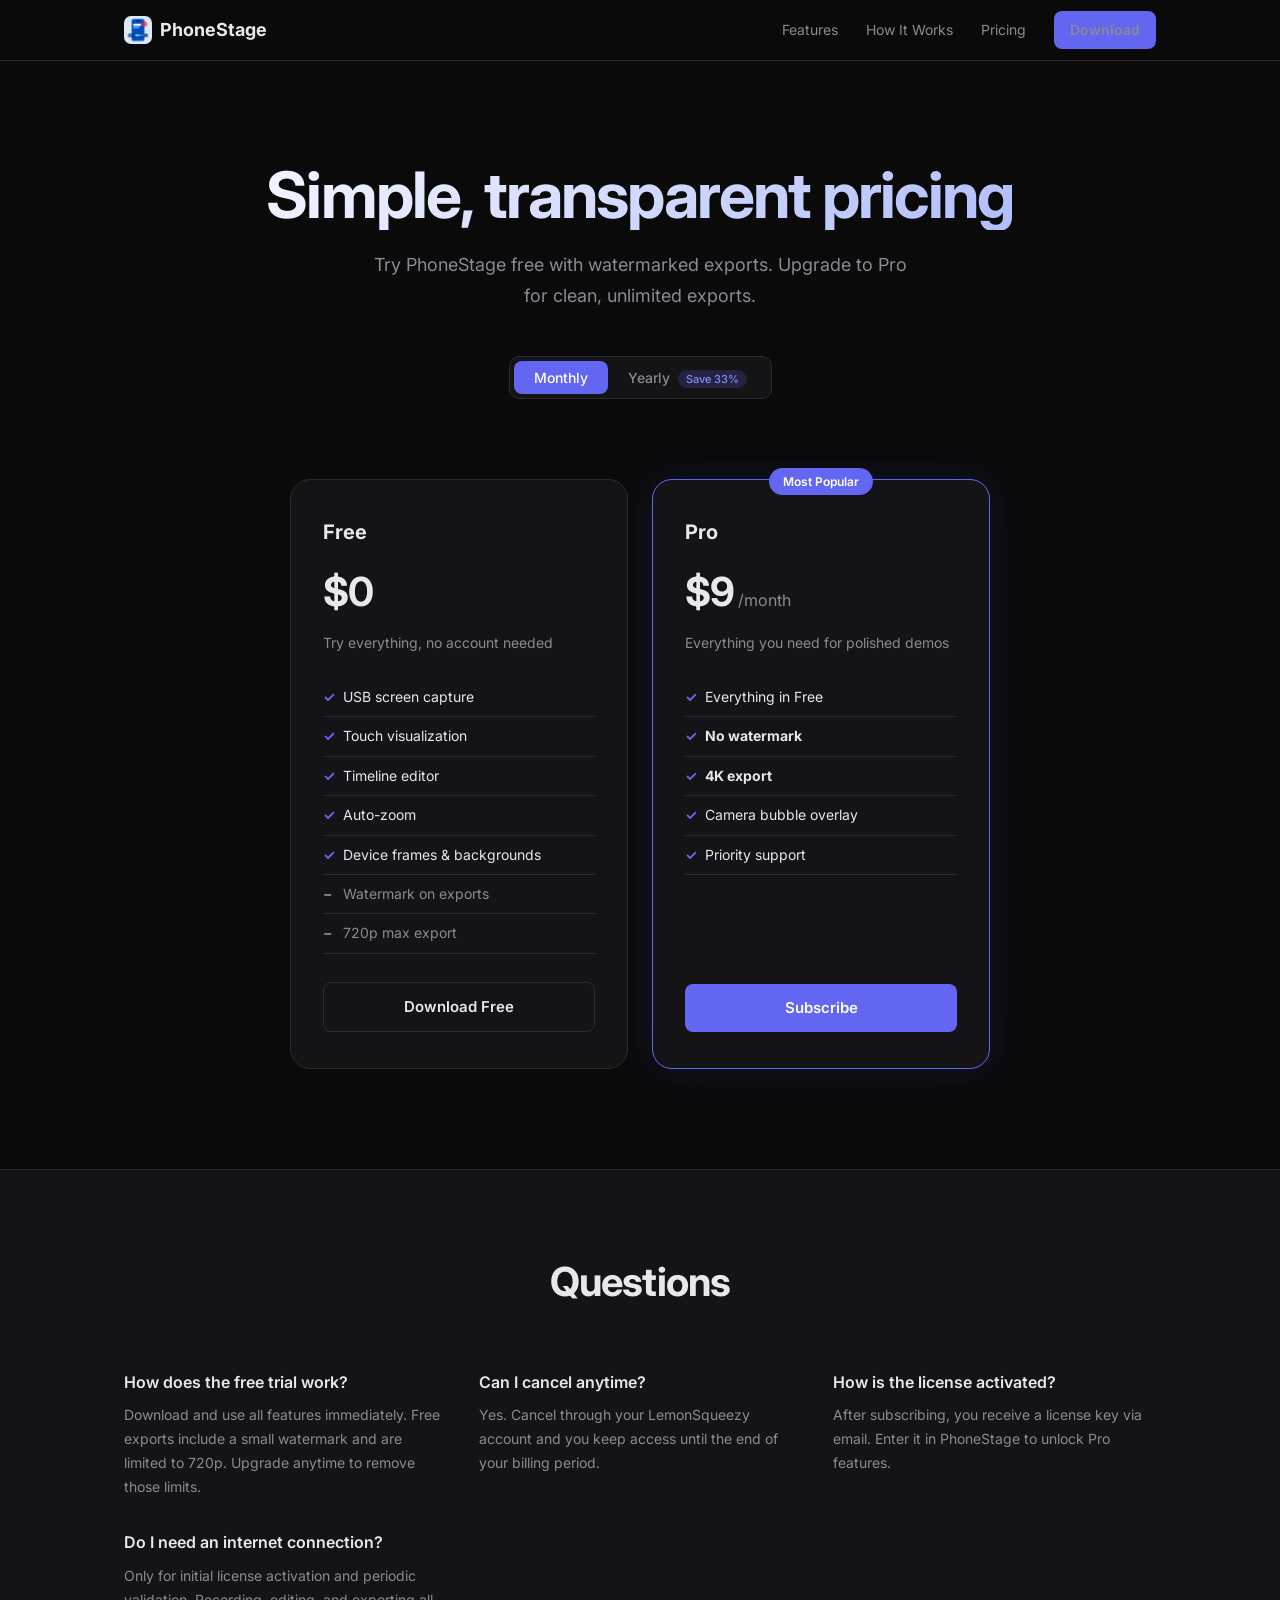
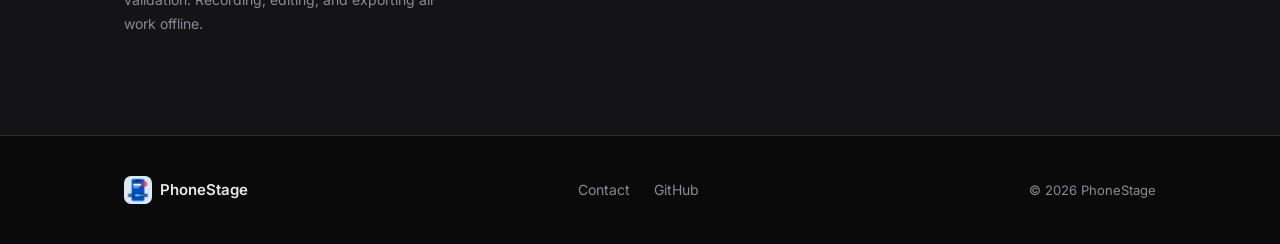
==== pricing.html @ 1a8b2c24 "Integrate LemonSqueezy checkout link on pricing page" ====
<!DOCTYPE html>
<html lang="en">
<head>
    <meta charset="UTF-8">
    <meta name="viewport" content="width=device-width, initial-scale=1.0">
    <title>Pricing — PhoneStage</title>
    <meta name="description" content="PhoneStage pricing plans. Free trial, Pro monthly and yearly subscriptions.">
    <meta property="og:title" content="Pricing — PhoneStage">
    <meta property="og:description" content="Choose the plan that fits your workflow. Free trial included.">
    <meta property="og:type" content="website">
    <meta property="og:url" content="https://phonestage.app/pricing">
    <link rel="preconnect" href="https://fonts.googleapis.com">
    <link rel="preconnect" href="https://fonts.gstatic.com" crossorigin>
    <link href="https://fonts.googleapis.com/css2?family=Inter:wght@400;500;600;700&display=swap" rel="stylesheet">
    <link rel="stylesheet" href="style.css">
    <!-- LemonSqueezy affiliate/checkout JS -->
    <script src="https://assets.lemonsqueezy.com/lemon.js" defer></script>
</head>
<body>

    <!-- Navigation -->
    <nav class="nav">
        <div class="nav-inner">
            <a href="/" class="nav-logo">
                <img src="icon.png" alt="PhoneStage" class="logo-icon"> PhoneStage
            </a>
            <div class="nav-links">
                <a href="/#features">Features</a>
                <a href="/#how-it-works">How It Works</a>
                <a href="pricing.html">Pricing</a>
                <a href="/#download" class="btn btn-sm">Download</a>
            </div>
        </div>
    </nav>

    <!-- Pricing Hero -->
    <section class="hero pricing-hero">
        <div class="container">
            <h1>Simple, transparent pricing</h1>
            <p class="hero-sub">
                Try PhoneStage free with watermarked exports. Upgrade to Pro for clean, unlimited exports.
            </p>

            <!-- Billing Toggle -->
            <div class="billing-toggle">
                <button class="toggle-btn active" data-period="monthly">Monthly</button>
                <button class="toggle-btn" data-period="yearly">Yearly <span class="save-badge">Save 33%</span></button>
            </div>
        </div>
    </section>

    <!-- Pricing Cards -->
    <section class="pricing-cards">
        <div class="container">
            <div class="pricing-grid">

                <!-- Free -->
                <div class="plan-card">
                    <div class="plan-header">
                        <h3>Free</h3>
                        <div class="plan-price">
                            <span class="price">$0</span>
                        </div>
                        <p class="plan-desc">Try everything, no account needed</p>
                    </div>
                    <ul class="plan-features">
                        <li>USB screen capture</li>
                        <li>Touch visualization</li>
                        <li>Timeline editor</li>
                        <li>Auto-zoom</li>
                        <li>Device frames &amp; backgrounds</li>
                        <li class="muted">Watermark on exports</li>
                        <li class="muted">720p max export</li>
                    </ul>
                    <a href="/#download" class="btn btn-outline btn-full">Download Free</a>
                </div>

                <!-- Pro -->
                <div class="plan-card plan-featured">
                    <div class="plan-badge">Most Popular</div>
                    <div class="plan-header">
                        <h3>Pro</h3>
                        <div class="plan-price">
                            <span class="price" data-monthly="$9" data-yearly="$72">$9</span>
                            <span class="price-period" data-monthly="/month" data-yearly="/year">/month</span>
                        </div>
                        <p class="plan-desc">Everything you need for polished demos</p>
                    </div>
                    <ul class="plan-features">
                        <li>Everything in Free</li>
                        <li><strong>No watermark</strong></li>
                        <li><strong>4K export</strong></li>
                        <li>Camera bubble overlay</li>
                        <li>Priority support</li>
                    </ul>
                    <a
                        href="https://phonestage.lemonsqueezy.com/checkout/buy/8502e194-bc43-4f5f-8d4c-ec6788773887"
                        class="btn btn-full lemonsqueezy-button"
                    >
                        Subscribe
                    </a>
                </div>

            </div>
        </div>
    </section>

    <!-- FAQ -->
    <section class="faq">
        <div class="container">
            <h2>Questions</h2>
            <div class="faq-grid">
                <div class="faq-item">
                    <h3>How does the free trial work?</h3>
                    <p>Download and use all features immediately. Free exports include a small watermark and are limited to 720p. Upgrade anytime to remove those limits.</p>
                </div>
                <div class="faq-item">
                    <h3>Can I cancel anytime?</h3>
                    <p>Yes. Cancel through your LemonSqueezy account and you keep access until the end of your billing period.</p>
                </div>
                <div class="faq-item">
                    <h3>How is the license activated?</h3>
                    <p>After subscribing, you receive a license key via email. Enter it in PhoneStage to unlock Pro features.</p>
                </div>
                <div class="faq-item">
                    <h3>Do I need an internet connection?</h3>
                    <p>Only for initial license activation and periodic validation. Recording, editing, and exporting all work offline.</p>
                </div>
            </div>
        </div>
    </section>

    <!-- Footer -->
    <footer class="footer">
        <div class="container footer-inner">
            <div class="footer-brand">
                <img src="icon.png" alt="PhoneStage" class="logo-icon"> PhoneStage
            </div>
            <div class="footer-links">
                <a href="mailto:support@phonestage.app">Contact</a>
                <a href="https://github.com/parm-is-coding/screendemo">GitHub</a>
            </div>
            <div class="footer-copy">&copy; 2026 PhoneStage</div>
        </div>
    </footer>

    <script>
        // Billing toggle
        const toggleBtns = document.querySelectorAll('.toggle-btn');
        const priceEl = document.querySelector('.price[data-monthly]');
        const periodEl = document.querySelector('.price-period');
        const checkoutBtn = document.querySelector('.lemonsqueezy-button');

        toggleBtns.forEach(btn => {
            btn.addEventListener('click', () => {
                toggleBtns.forEach(b => b.classList.remove('active'));
                btn.classList.add('active');
                const period = btn.dataset.period;
                if (priceEl) priceEl.textContent = priceEl.dataset[period];
                if (periodEl) periodEl.textContent = periodEl.dataset[period];
                // TODO: swap checkout URL when separate monthly/yearly variants exist
                // if (checkoutBtn) checkoutBtn.href = checkoutBtn.dataset[period + 'Href'];
            });
        });
    </script>

</body>
</html>
---- style.css ----
/* === Reset & Base === */
*, *::before, *::after { margin: 0; padding: 0; box-sizing: border-box; }

:root {
    --bg: #0a0a0b;
    --surface: #141416;
    --surface-2: #1c1c20;
    --border: #2a2a30;
    --text: #e8e8ec;
    --text-muted: #8a8a96;
    --accent: #6366f1;
    --accent-hover: #818cf8;
    --radius: 12px;
    --radius-lg: 20px;
}

html { scroll-behavior: smooth; }

body {
    font-family: 'Inter', -apple-system, BlinkMacSystemFont, sans-serif;
    background: var(--bg);
    color: var(--text);
    line-height: 1.6;
    -webkit-font-smoothing: antialiased;
}

a { color: inherit; text-decoration: none; }

.container {
    max-width: 1080px;
    margin: 0 auto;
    padding: 0 24px;
}

/* === Navigation === */
.nav {
    position: fixed;
    top: 0; left: 0; right: 0;
    z-index: 100;
    backdrop-filter: blur(20px);
    -webkit-backdrop-filter: blur(20px);
    background: rgba(10, 10, 11, 0.8);
    border-bottom: 1px solid var(--border);
}

.nav-inner {
    max-width: 1080px;
    margin: 0 auto;
    padding: 0 24px;
    height: 60px;
    display: flex;
    align-items: center;
    justify-content: space-between;
}

.nav-logo {
    font-weight: 700;
    font-size: 18px;
    display: flex;
    align-items: center;
    gap: 8px;
}

.logo-icon {
    width: 28px;
    height: 28px;
    border-radius: 7px;
    object-fit: contain;
}

.nav-links {
    display: flex;
    align-items: center;
    gap: 28px;
    font-size: 14px;
}

.nav-links a { color: var(--text-muted); transition: color 0.2s; }
.nav-links a:hover { color: var(--text); }

/* === Buttons === */
.btn {
    display: inline-block;
    background: var(--accent);
    color: #fff;
    font-weight: 600;
    border-radius: 8px;
    transition: background 0.2s, transform 0.1s;
    cursor: pointer;
    border: none;
    font-family: inherit;
}

.btn:hover { background: var(--accent-hover); }
.btn:active { transform: scale(0.98); }
.btn-sm { padding: 8px 16px; font-size: 14px; }
.btn-lg { padding: 14px 32px; font-size: 16px; border-radius: 10px; }

/* === Hero === */
.hero {
    padding: 160px 0 100px;
    text-align: center;
}

.hero-badge {
    display: inline-block;
    background: var(--surface-2);
    border: 1px solid var(--border);
    border-radius: 100px;
    padding: 6px 16px;
    font-size: 13px;
    color: var(--text-muted);
    margin-bottom: 24px;
    letter-spacing: 0.02em;
}

.hero h1 {
    font-size: clamp(36px, 6vw, 64px);
    font-weight: 700;
    line-height: 1.1;
    letter-spacing: -0.03em;
    margin-bottom: 20px;
    background: linear-gradient(135deg, #fff 0%, #a5b4fc 100%);
    -webkit-background-clip: text;
    -webkit-text-fill-color: transparent;
    background-clip: text;
}

.hero-sub {
    font-size: 18px;
    color: var(--text-muted);
    max-width: 560px;
    margin: 0 auto 36px;
    line-height: 1.7;
}

.hero-actions {
    display: flex;
    flex-direction: column;
    align-items: center;
    gap: 12px;
}

.hero-req {
    font-size: 13px;
    color: var(--text-muted);
}

/* === Features === */
.features {
    padding: 100px 0;
}

.features h2, .how-it-works h2, .download h2, .faq h2 {
    text-align: center;
    font-size: clamp(28px, 4vw, 40px);
    font-weight: 700;
    letter-spacing: -0.02em;
    margin-bottom: 56px;
}

.feature-grid {
    display: grid;
    grid-template-columns: repeat(auto-fill, minmax(240px, 1fr));
    gap: 20px;
}

.feature-card {
    background: var(--surface);
    border: 1px solid var(--border);
    border-radius: var(--radius);
    padding: 28px 24px;
    transition: border-color 0.2s, transform 0.2s;
}

.feature-card:hover {
    border-color: var(--accent);
    transform: translateY(-2px);
}

.feature-icon {
    font-size: 28px;
    margin-bottom: 16px;
}

.feature-card h3 {
    font-size: 16px;
    font-weight: 600;
    margin-bottom: 8px;
}

.feature-card p {
    font-size: 14px;
    color: var(--text-muted);
    line-height: 1.6;
}

/* === How It Works === */
.how-it-works {
    padding: 80px 0 100px;
    background: var(--surface);
    border-top: 1px solid var(--border);
    border-bottom: 1px solid var(--border);
}

.steps {
    display: grid;
    grid-template-columns: repeat(auto-fill, minmax(220px, 1fr));
    gap: 32px;
    text-align: center;
}

.step-num {
    width: 48px;
    height: 48px;
    border-radius: 50%;
    background: var(--accent);
    color: #fff;
    font-weight: 700;
    font-size: 20px;
    display: inline-flex;
    align-items: center;
    justify-content: center;
    margin-bottom: 16px;
}

.step h3 {
    font-size: 18px;
    font-weight: 600;
    margin-bottom: 8px;
}

.step p {
    font-size: 14px;
    color: var(--text-muted);
    line-height: 1.6;
}

/* === Download === */
.download {
    padding: 100px 0;
    text-align: center;
}

.download-sub {
    color: var(--text-muted);
    font-size: 16px;
    margin-top: -40px;
    margin-bottom: 40px;
}

.download-card {
    display: inline-flex;
    flex-direction: column;
    align-items: center;
    gap: 20px;
    background: var(--surface);
    border: 1px solid var(--border);
    border-radius: var(--radius-lg);
    padding: 40px 56px;
}

.version-info {
    display: flex;
    align-items: center;
    gap: 12px;
}

.version-label {
    font-size: 14px;
    color: var(--text-muted);
}

.version-num {
    font-weight: 700;
    font-size: 14px;
    background: var(--surface-2);
    border: 1px solid var(--border);
    border-radius: 6px;
    padding: 4px 10px;
}

.download-meta {
    font-size: 13px;
    color: var(--text-muted);
}

/* === Footer === */
.footer {
    padding: 40px 0;
    border-top: 1px solid var(--border);
}

.footer-inner {
    display: flex;
    align-items: center;
    justify-content: space-between;
    flex-wrap: wrap;
    gap: 16px;
}

.footer-brand {
    font-weight: 600;
    font-size: 15px;
    display: flex;
    align-items: center;
    gap: 8px;
}

.footer-links {
    display: flex;
    gap: 24px;
    font-size: 14px;
    color: var(--text-muted);
}

.footer-links a:hover { color: var(--text); }

.footer-copy {
    font-size: 13px;
    color: var(--text-muted);
}

/* === Pricing === */
.pricing-hero { padding-bottom: 40px; }

.billing-toggle {
    display: inline-flex;
    background: var(--surface);
    border: 1px solid var(--border);
    border-radius: 10px;
    padding: 4px;
    margin-top: 8px;
}

.toggle-btn {
    background: none;
    border: none;
    color: var(--text-muted);
    font-family: inherit;
    font-size: 14px;
    font-weight: 500;
    padding: 8px 20px;
    border-radius: 8px;
    cursor: pointer;
    transition: all 0.2s;
}

.toggle-btn.active {
    background: var(--accent);
    color: #fff;
}

.save-badge {
    font-size: 11px;
    background: rgba(99, 102, 241, 0.2);
    color: var(--accent-hover);
    padding: 2px 8px;
    border-radius: 100px;
    margin-left: 4px;
}

.toggle-btn.active .save-badge {
    background: rgba(255, 255, 255, 0.2);
    color: #fff;
}

.pricing-cards { padding: 40px 0 100px; }

.pricing-grid {
    display: grid;
    grid-template-columns: repeat(auto-fit, minmax(300px, 1fr));
    gap: 24px;
    max-width: 700px;
    margin: 0 auto;
}

.plan-card {
    position: relative;
    background: var(--surface);
    border: 1px solid var(--border);
    border-radius: var(--radius-lg);
    padding: 36px 32px;
    display: flex;
    flex-direction: column;
}

.plan-featured {
    border-color: var(--accent);
    box-shadow: 0 0 40px rgba(99, 102, 241, 0.12);
}

.plan-badge {
    position: absolute;
    top: -12px;
    left: 50%;
    transform: translateX(-50%);
    background: var(--accent);
    color: #fff;
    font-size: 12px;
    font-weight: 600;
    padding: 4px 14px;
    border-radius: 100px;
    white-space: nowrap;
}

.plan-header { margin-bottom: 24px; }

.plan-header h3 {
    font-size: 20px;
    font-weight: 700;
    margin-bottom: 12px;
}

.plan-price {
    display: flex;
    align-items: baseline;
    gap: 4px;
    margin-bottom: 8px;
}

.price {
    font-size: 40px;
    font-weight: 700;
    letter-spacing: -0.02em;
}

.price-period {
    font-size: 16px;
    color: var(--text-muted);
}

.plan-desc {
    font-size: 14px;
    color: var(--text-muted);
}

.plan-features {
    list-style: none;
    flex: 1;
    margin-bottom: 28px;
}

.plan-features li {
    font-size: 14px;
    padding: 8px 0;
    border-bottom: 1px solid var(--border);
    padding-left: 20px;
    position: relative;
}

.plan-features li::before {
    content: '\2713';
    position: absolute;
    left: 0;
    color: var(--accent);
    font-weight: 700;
}

.plan-features li.muted {
    color: var(--text-muted);
}

.plan-features li.muted::before {
    content: '\2212';
    color: var(--text-muted);
}

.btn-full {
    display: block;
    text-align: center;
    padding: 12px 24px;
    font-size: 15px;
}

.btn-outline {
    background: transparent;
    border: 1px solid var(--border);
    color: var(--text);
}

.btn-outline:hover {
    background: var(--surface-2);
    border-color: var(--text-muted);
}

/* === FAQ === */
.faq {
    padding: 80px 0 100px;
    background: var(--surface);
    border-top: 1px solid var(--border);
}

.faq-grid {
    display: grid;
    grid-template-columns: repeat(auto-fill, minmax(280px, 1fr));
    gap: 32px;
}

.faq-item h3 {
    font-size: 16px;
    font-weight: 600;
    margin-bottom: 8px;
}

.faq-item p {
    font-size: 14px;
    color: var(--text-muted);
    line-height: 1.7;
}

/* === Responsive === */
@media (max-width: 640px) {
    .hero { padding: 120px 0 60px; }
    .nav-links a:not(.btn) { display: none; }
    .feature-grid { grid-template-columns: 1fr; }
    .steps { grid-template-columns: 1fr 1fr; }
    .download-card { padding: 28px 24px; }
    .footer-inner { flex-direction: column; text-align: center; }
    .pricing-grid { grid-template-columns: 1fr; }
    .faq-grid { grid-template-columns: 1fr; }
}
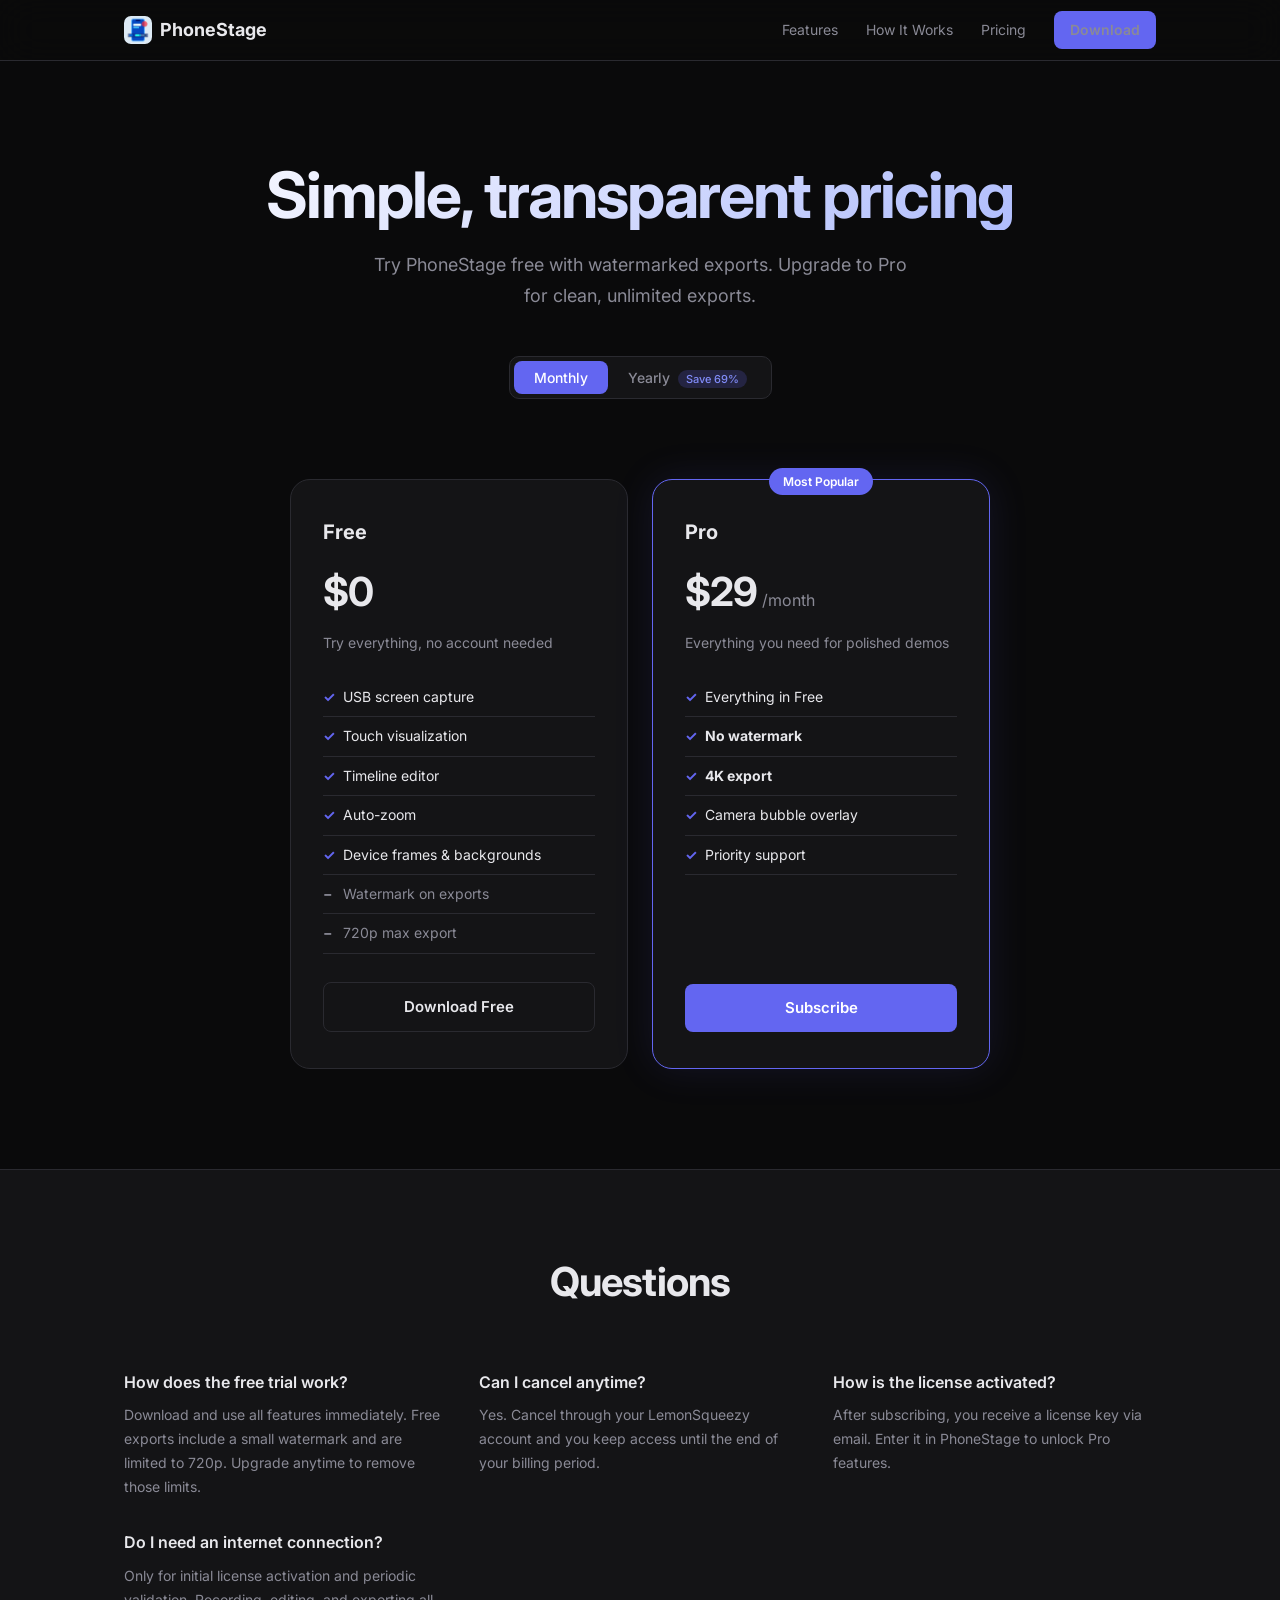
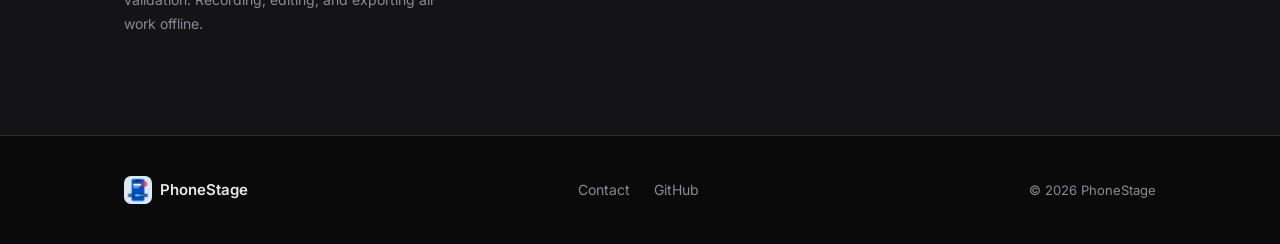
==== commit c7cad16b: "Fix pricing: $29/month, $108/year" ====
--- a/pricing.html
+++ b/pricing.html
@@ -44,7 +44,7 @@
             <!-- Billing Toggle -->
             <div class="billing-toggle">
                 <button class="toggle-btn active" data-period="monthly">Monthly</button>
-                <button class="toggle-btn" data-period="yearly">Yearly <span class="save-badge">Save 33%</span></button>
+                <button class="toggle-btn" data-period="yearly">Yearly <span class="save-badge">Save 69%</span></button>
             </div>
         </div>
     </section>
@@ -81,7 +81,7 @@
                     <div class="plan-header">
                         <h3>Pro</h3>
                         <div class="plan-price">
-                            <span class="price" data-monthly="$9" data-yearly="$72">$9</span>
+                            <span class="price" data-monthly="$29" data-yearly="$108">$29</span>
                             <span class="price-period" data-monthly="/month" data-yearly="/year">/month</span>
                         </div>
                         <p class="plan-desc">Everything you need for polished demos</p>
@@ -94,8 +94,10 @@
                         <li>Priority support</li>
                     </ul>
                     <a
-                        href="https://phonestage.lemonsqueezy.com/checkout/buy/8502e194-bc43-4f5f-8d4c-ec6788773887"
+                        href="https://phonestage.lemonsqueezy.com/checkout/buy/9f37b816-ec6d-4b81-9e4f-2b0312b1bb7e"
                         class="btn btn-full lemonsqueezy-button"
+                        data-monthly-href="https://phonestage.lemonsqueezy.com/checkout/buy/9f37b816-ec6d-4b81-9e4f-2b0312b1bb7e"
+                        data-yearly-href="https://phonestage.lemonsqueezy.com/checkout/buy/8502e194-bc43-4f5f-8d4c-ec6788773887"
                     >
                         Subscribe
                     </a>
@@ -158,8 +160,7 @@
                 const period = btn.dataset.period;
                 if (priceEl) priceEl.textContent = priceEl.dataset[period];
                 if (periodEl) periodEl.textContent = periodEl.dataset[period];
-                // TODO: swap checkout URL when separate monthly/yearly variants exist
-                // if (checkoutBtn) checkoutBtn.href = checkoutBtn.dataset[period + 'Href'];
+                if (checkoutBtn) checkoutBtn.href = checkoutBtn.dataset[period + 'Href'];
             });
         });
     </script>
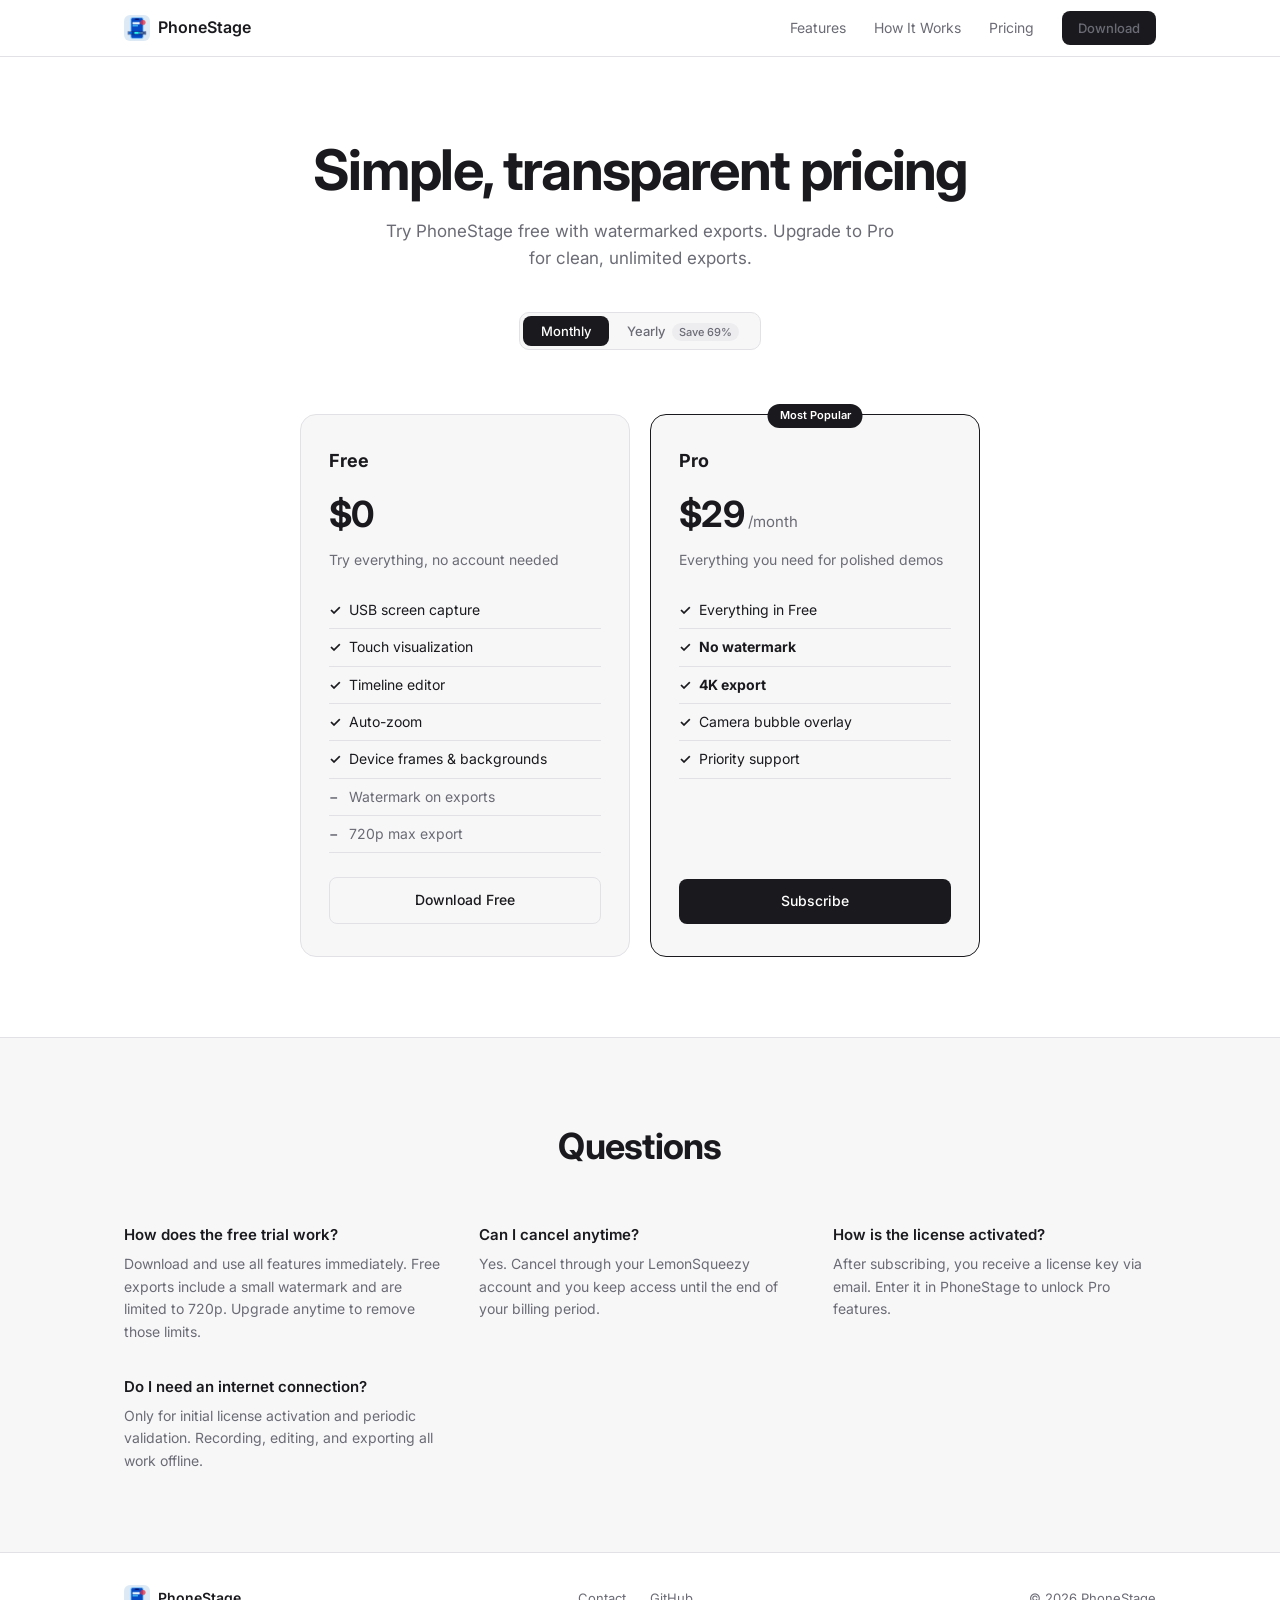
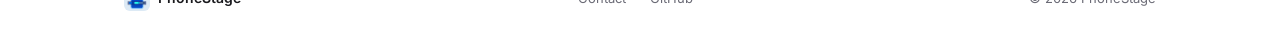
==== commit 3e337181: "Force light color scheme to prevent dark mode override" ====
--- a/pricing.html
+++ b/pricing.html
@@ -3,6 +3,7 @@
 <head>
     <meta charset="UTF-8">
     <meta name="viewport" content="width=device-width, initial-scale=1.0">
+    <meta name="color-scheme" content="light only">
     <title>Pricing — PhoneStage</title>
     <meta name="description" content="PhoneStage pricing plans. Free trial, Pro monthly and yearly subscriptions.">
     <meta property="og:title" content="Pricing — PhoneStage">
--- a/style.css
+++ b/style.css
@@ -1,17 +1,18 @@
 /* === Reset & Base === */
 *, *::before, *::after { margin: 0; padding: 0; box-sizing: border-box; }
+html { color-scheme: light only; }
 
 :root {
-    --bg: #0a0a0b;
-    --surface: #141416;
-    --surface-2: #1c1c20;
-    --border: #2a2a30;
-    --text: #e8e8ec;
-    --text-muted: #8a8a96;
-    --accent: #6366f1;
-    --accent-hover: #818cf8;
-    --radius: 12px;
-    --radius-lg: 20px;
+    --bg: #ffffff;
+    --surface: #f7f7f8;
+    --surface-2: #ededf0;
+    --border: #e2e2e6;
+    --text: #1a1a1e;
+    --text-muted: #6b6b76;
+    --accent: #1a1a1e;
+    --accent-hover: #3a3a42;
+    --radius: 10px;
+    --radius-lg: 16px;
 }
 
 html { scroll-behavior: smooth; }
@@ -39,7 +40,7 @@
     z-index: 100;
     backdrop-filter: blur(20px);
     -webkit-backdrop-filter: blur(20px);
-    background: rgba(10, 10, 11, 0.8);
+    background: rgba(255, 255, 255, 0.85);
     border-bottom: 1px solid var(--border);
 }
 
@@ -47,24 +48,24 @@
     max-width: 1080px;
     margin: 0 auto;
     padding: 0 24px;
-    height: 60px;
+    height: 56px;
     display: flex;
     align-items: center;
     justify-content: space-between;
 }
 
 .nav-logo {
-    font-weight: 700;
-    font-size: 18px;
+    font-weight: 600;
+    font-size: 16px;
     display: flex;
     align-items: center;
     gap: 8px;
 }
 
 .logo-icon {
-    width: 28px;
-    height: 28px;
-    border-radius: 7px;
+    width: 26px;
+    height: 26px;
+    border-radius: 6px;
     object-fit: contain;
 }
 
@@ -83,7 +84,7 @@
     display: inline-block;
     background: var(--accent);
     color: #fff;
-    font-weight: 600;
+    font-weight: 500;
     border-radius: 8px;
     transition: background 0.2s, transform 0.1s;
     cursor: pointer;
@@ -93,52 +94,48 @@
 
 .btn:hover { background: var(--accent-hover); }
 .btn:active { transform: scale(0.98); }
-.btn-sm { padding: 8px 16px; font-size: 14px; }
-.btn-lg { padding: 14px 32px; font-size: 16px; border-radius: 10px; }
+.btn-sm { padding: 7px 16px; font-size: 13px; }
+.btn-lg { padding: 12px 28px; font-size: 15px; }
 
 /* === Hero === */
 .hero {
-    padding: 160px 0 100px;
+    padding: 140px 0 80px;
     text-align: center;
 }
 
 .hero-badge {
     display: inline-block;
-    background: var(--surface-2);
+    background: var(--surface);
     border: 1px solid var(--border);
     border-radius: 100px;
-    padding: 6px 16px;
+    padding: 5px 14px;
     font-size: 13px;
     color: var(--text-muted);
     margin-bottom: 24px;
-    letter-spacing: 0.02em;
 }
 
 .hero h1 {
-    font-size: clamp(36px, 6vw, 64px);
+    font-size: clamp(34px, 5.5vw, 56px);
     font-weight: 700;
     line-height: 1.1;
     letter-spacing: -0.03em;
-    margin-bottom: 20px;
-    background: linear-gradient(135deg, #fff 0%, #a5b4fc 100%);
-    -webkit-background-clip: text;
-    -webkit-text-fill-color: transparent;
-    background-clip: text;
+    margin-bottom: 16px;
+    color: var(--text);
 }
 
 .hero-sub {
-    font-size: 18px;
-    color: var(--text-muted);
-    max-width: 560px;
-    margin: 0 auto 36px;
-    line-height: 1.7;
+    font-size: 17px;
+    color: var(--text-muted);
+    max-width: 520px;
+    margin: 0 auto 32px;
+    line-height: 1.6;
 }
 
 .hero-actions {
     display: flex;
     flex-direction: column;
     align-items: center;
-    gap: 12px;
+    gap: 10px;
 }
 
 .hero-req {
@@ -148,56 +145,55 @@
 
 /* === Features === */
 .features {
-    padding: 100px 0;
+    padding: 80px 0;
 }
 
 .features h2, .how-it-works h2, .download h2, .faq h2 {
     text-align: center;
-    font-size: clamp(28px, 4vw, 40px);
+    font-size: clamp(26px, 3.5vw, 36px);
     font-weight: 700;
     letter-spacing: -0.02em;
-    margin-bottom: 56px;
+    margin-bottom: 48px;
 }
 
 .feature-grid {
     display: grid;
     grid-template-columns: repeat(auto-fill, minmax(240px, 1fr));
-    gap: 20px;
+    gap: 16px;
 }
 
 .feature-card {
     background: var(--surface);
     border: 1px solid var(--border);
     border-radius: var(--radius);
-    padding: 28px 24px;
-    transition: border-color 0.2s, transform 0.2s;
+    padding: 24px 22px;
+    transition: border-color 0.2s;
 }
 
 .feature-card:hover {
-    border-color: var(--accent);
-    transform: translateY(-2px);
+    border-color: var(--text-muted);
 }
 
 .feature-icon {
-    font-size: 28px;
-    margin-bottom: 16px;
+    font-size: 24px;
+    margin-bottom: 14px;
 }
 
 .feature-card h3 {
-    font-size: 16px;
-    font-weight: 600;
-    margin-bottom: 8px;
+    font-size: 15px;
+    font-weight: 600;
+    margin-bottom: 6px;
 }
 
 .feature-card p {
     font-size: 14px;
     color: var(--text-muted);
-    line-height: 1.6;
+    line-height: 1.5;
 }
 
 /* === How It Works === */
 .how-it-works {
-    padding: 80px 0 100px;
+    padding: 80px 0;
     background: var(--surface);
     border-top: 1px solid var(--border);
     border-bottom: 1px solid var(--border);
@@ -211,59 +207,59 @@
 }
 
 .step-num {
-    width: 48px;
-    height: 48px;
+    width: 40px;
+    height: 40px;
     border-radius: 50%;
     background: var(--accent);
     color: #fff;
-    font-weight: 700;
-    font-size: 20px;
+    font-weight: 600;
+    font-size: 16px;
     display: inline-flex;
     align-items: center;
     justify-content: center;
-    margin-bottom: 16px;
+    margin-bottom: 14px;
 }
 
 .step h3 {
-    font-size: 18px;
-    font-weight: 600;
-    margin-bottom: 8px;
+    font-size: 16px;
+    font-weight: 600;
+    margin-bottom: 6px;
 }
 
 .step p {
     font-size: 14px;
     color: var(--text-muted);
-    line-height: 1.6;
+    line-height: 1.5;
 }
 
 /* === Download === */
 .download {
-    padding: 100px 0;
+    padding: 80px 0;
     text-align: center;
 }
 
 .download-sub {
     color: var(--text-muted);
-    font-size: 16px;
-    margin-top: -40px;
-    margin-bottom: 40px;
+    font-size: 15px;
+    margin-top: -32px;
+    margin-bottom: 32px;
 }
 
 .download-card {
     display: inline-flex;
     flex-direction: column;
     align-items: center;
-    gap: 20px;
+    gap: 16px;
     background: var(--surface);
     border: 1px solid var(--border);
     border-radius: var(--radius-lg);
-    padding: 40px 56px;
+    padding: 32px 48px;
 }
 
 .version-info {
     display: flex;
     align-items: center;
-    gap: 12px;
+    gap: 10px;
 }
 
 .version-label {
@@ -272,12 +268,12 @@
 }
 
 .version-num {
-    font-weight: 700;
-    font-size: 14px;
+    font-weight: 600;
+    font-size: 13px;
     background: var(--surface-2);
     border: 1px solid var(--border);
-    border-radius: 6px;
-    padding: 4px 10px;
+    border-radius: 5px;
+    padding: 3px 8px;
 }
 
 .download-meta {
@@ -287,7 +283,7 @@
 
 /* === Footer === */
 .footer {
-    padding: 40px 0;
+    padding: 32px 0;
     border-top: 1px solid var(--border);
 }
 
@@ -301,7 +297,7 @@
 
 .footer-brand {
     font-weight: 600;
-    font-size: 15px;
+    font-size: 14px;
     display: flex;
     align-items: center;
     gap: 8px;
@@ -310,7 +306,7 @@
 .footer-links {
     display: flex;
     gap: 24px;
-    font-size: 14px;
+    font-size: 13px;
     color: var(--text-muted);
 }
 
@@ -322,14 +318,14 @@
 }
 
 /* === Pricing === */
-.pricing-hero { padding-bottom: 40px; }
+.pricing-hero { padding-bottom: 32px; }
 
 .billing-toggle {
     display: inline-flex;
     background: var(--surface);
     border: 1px solid var(--border);
     border-radius: 10px;
-    padding: 4px;
+    padding: 3px;
     margin-top: 8px;
 }
 
@@ -338,9 +334,9 @@
     border: none;
     color: var(--text-muted);
     font-family: inherit;
-    font-size: 14px;
+    font-size: 13px;
     font-weight: 500;
-    padding: 8px 20px;
+    padding: 7px 18px;
     border-radius: 8px;
     cursor: pointer;
     transition: all 0.2s;
@@ -353,9 +349,9 @@
 
 .save-badge {
     font-size: 11px;
-    background: rgba(99, 102, 241, 0.2);
-    color: var(--accent-hover);
-    padding: 2px 8px;
+    background: var(--surface-2);
+    color: var(--text-muted);
+    padding: 2px 7px;
     border-radius: 100px;
     margin-left: 4px;
 }
@@ -365,13 +361,13 @@
     color: #fff;
 }
 
-.pricing-cards { padding: 40px 0 100px; }
+.pricing-cards { padding: 32px 0 80px; }
 
 .pricing-grid {
     display: grid;
     grid-template-columns: repeat(auto-fit, minmax(300px, 1fr));
-    gap: 24px;
-    max-width: 700px;
+    gap: 20px;
+    max-width: 680px;
     margin: 0 auto;
 }
 
@@ -380,53 +376,52 @@
     background: var(--surface);
     border: 1px solid var(--border);
     border-radius: var(--radius-lg);
-    padding: 36px 32px;
+    padding: 32px 28px;
     display: flex;
     flex-direction: column;
 }
 
 .plan-featured {
     border-color: var(--accent);
-    box-shadow: 0 0 40px rgba(99, 102, 241, 0.12);
 }
 
 .plan-badge {
     position: absolute;
-    top: -12px;
+    top: -11px;
     left: 50%;
     transform: translateX(-50%);
     background: var(--accent);
     color: #fff;
-    font-size: 12px;
-    font-weight: 600;
-    padding: 4px 14px;
+    font-size: 11px;
+    font-weight: 600;
+    padding: 3px 12px;
     border-radius: 100px;
     white-space: nowrap;
 }
 
-.plan-header { margin-bottom: 24px; }
+.plan-header { margin-bottom: 20px; }
 
 .plan-header h3 {
-    font-size: 20px;
+    font-size: 18px;
     font-weight: 700;
-    margin-bottom: 12px;
+    margin-bottom: 10px;
 }
 
 .plan-price {
     display: flex;
     align-items: baseline;
     gap: 4px;
-    margin-bottom: 8px;
+    margin-bottom: 6px;
 }
 
 .price {
-    font-size: 40px;
+    font-size: 36px;
     font-weight: 700;
     letter-spacing: -0.02em;
 }
 
 .price-period {
-    font-size: 16px;
+    font-size: 15px;
     color: var(--text-muted);
 }
 
@@ -438,12 +433,12 @@
 .plan-features {
     list-style: none;
     flex: 1;
-    margin-bottom: 28px;
+    margin-bottom: 24px;
 }
 
 .plan-features li {
     font-size: 14px;
-    padding: 8px 0;
+    padding: 7px 0;
     border-bottom: 1px solid var(--border);
     padding-left: 20px;
     position: relative;
@@ -453,8 +448,8 @@
     content: '\2713';
     position: absolute;
     left: 0;
-    color: var(--accent);
-    font-weight: 700;
+    color: var(--text);
+    font-weight: 600;
 }
 
 .plan-features li.muted {
@@ -469,8 +464,8 @@
 .btn-full {
     display: block;
     text-align: center;
-    padding: 12px 24px;
-    font-size: 15px;
+    padding: 11px 24px;
+    font-size: 14px;
 }
 
 .btn-outline {
@@ -486,7 +481,7 @@
 
 /* === FAQ === */
 .faq {
-    padding: 80px 0 100px;
+    padding: 80px 0;
     background: var(--surface);
     border-top: 1px solid var(--border);
 }
@@ -498,24 +493,24 @@
 }
 
 .faq-item h3 {
-    font-size: 16px;
-    font-weight: 600;
-    margin-bottom: 8px;
+    font-size: 15px;
+    font-weight: 600;
+    margin-bottom: 6px;
 }
 
 .faq-item p {
     font-size: 14px;
     color: var(--text-muted);
-    line-height: 1.7;
+    line-height: 1.6;
 }
 
 /* === Responsive === */
 @media (max-width: 640px) {
-    .hero { padding: 120px 0 60px; }
+    .hero { padding: 110px 0 50px; }
     .nav-links a:not(.btn) { display: none; }
     .feature-grid { grid-template-columns: 1fr; }
     .steps { grid-template-columns: 1fr 1fr; }
-    .download-card { padding: 28px 24px; }
+    .download-card { padding: 24px 20px; }
     .footer-inner { flex-direction: column; text-align: center; }
     .pricing-grid { grid-template-columns: 1fr; }
     .faq-grid { grid-template-columns: 1fr; }
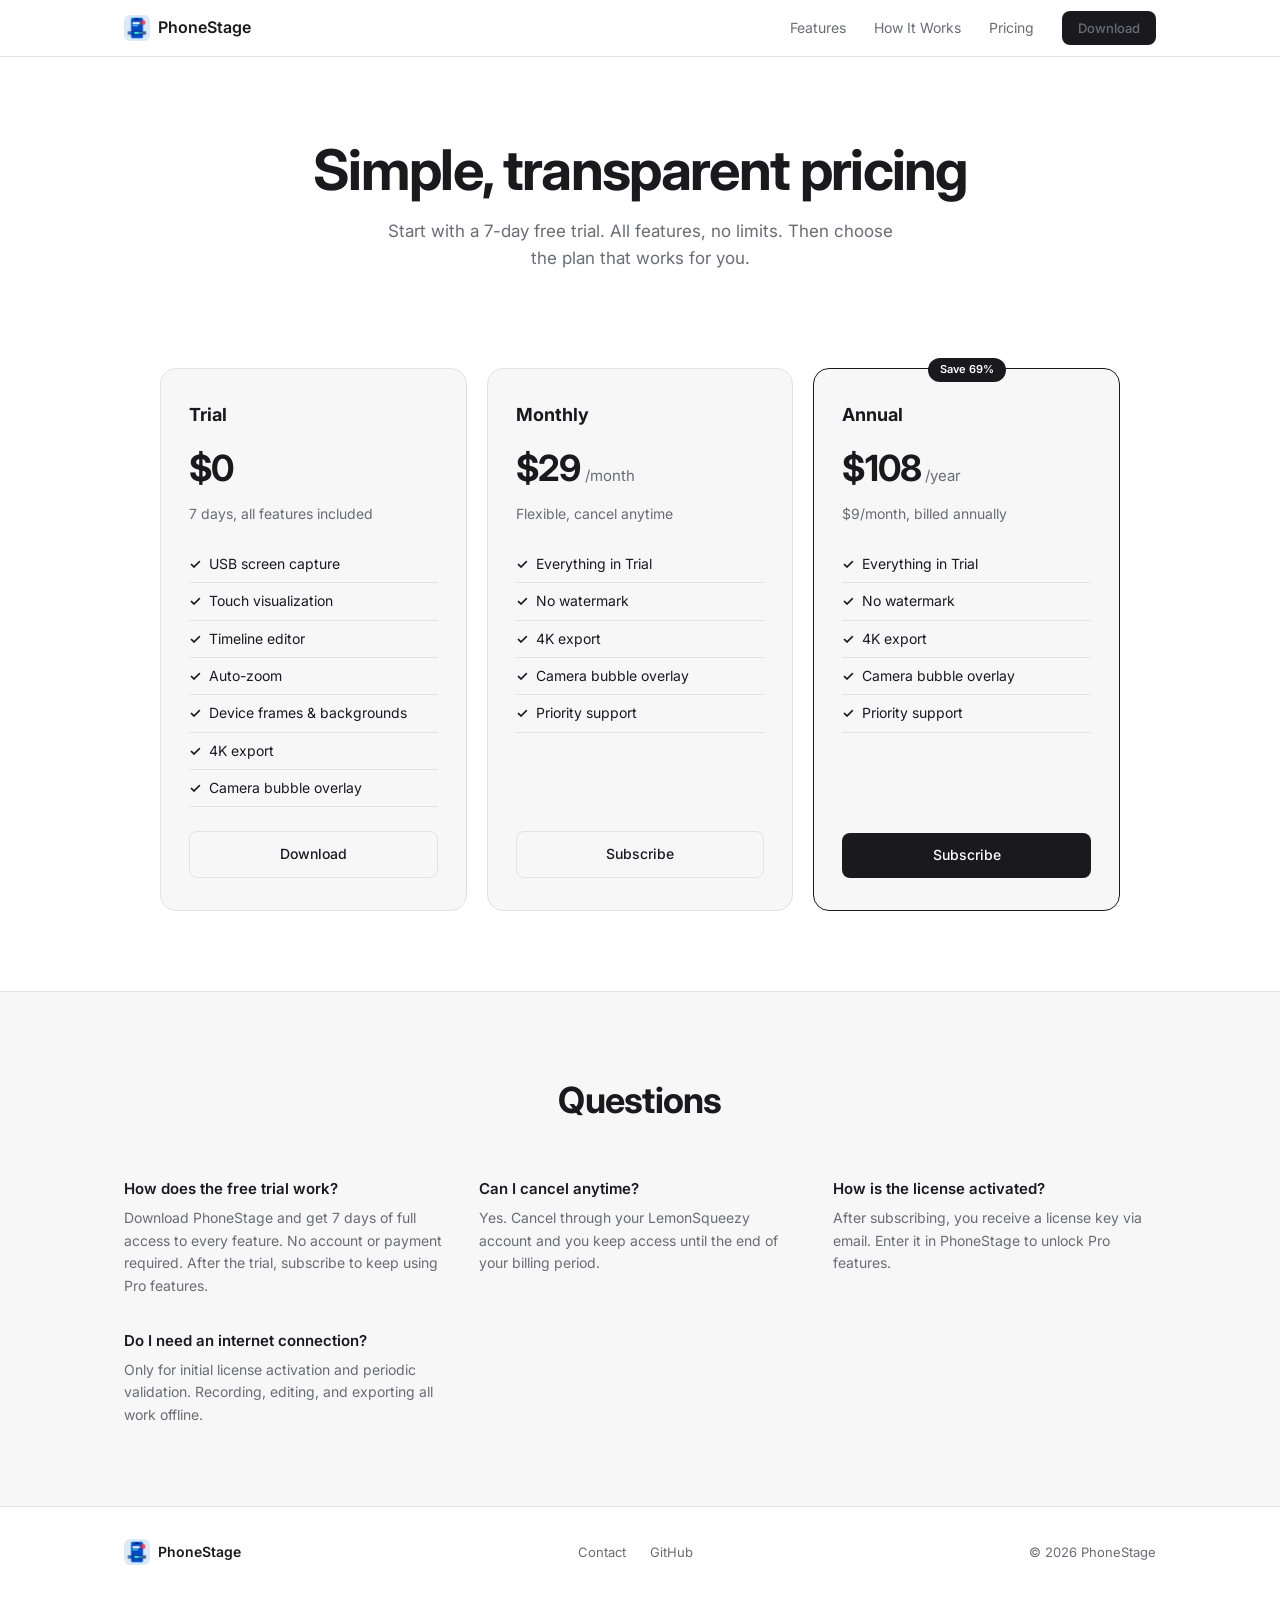
==== commit 26411665: "Pricing: 3 columns (Trial, Monthly, Annual), 7-day free trial" ====
--- a/pricing.html
+++ b/pricing.html
@@ -39,30 +39,24 @@
         <div class="container">
             <h1>Simple, transparent pricing</h1>
             <p class="hero-sub">
-                Try PhoneStage free with watermarked exports. Upgrade to Pro for clean, unlimited exports.
+                Start with a 7-day free trial. All features, no limits. Then choose the plan that works for you.
             </p>
-
-            <!-- Billing Toggle -->
-            <div class="billing-toggle">
-                <button class="toggle-btn active" data-period="monthly">Monthly</button>
-                <button class="toggle-btn" data-period="yearly">Yearly <span class="save-badge">Save 69%</span></button>
-            </div>
         </div>
     </section>
 
     <!-- Pricing Cards -->
     <section class="pricing-cards">
         <div class="container">
-            <div class="pricing-grid">
+            <div class="pricing-grid pricing-grid-3">
 
-                <!-- Free -->
+                <!-- Trial -->
                 <div class="plan-card">
                     <div class="plan-header">
-                        <h3>Free</h3>
+                        <h3>Trial</h3>
                         <div class="plan-price">
                             <span class="price">$0</span>
                         </div>
-                        <p class="plan-desc">Try everything, no account needed</p>
+                        <p class="plan-desc">7 days, all features included</p>
                     </div>
                     <ul class="plan-features">
                         <li>USB screen capture</li>
@@ -70,35 +64,58 @@
                         <li>Timeline editor</li>
                         <li>Auto-zoom</li>
                         <li>Device frames &amp; backgrounds</li>
-                        <li class="muted">Watermark on exports</li>
-                        <li class="muted">720p max export</li>
+                        <li>4K export</li>
+                        <li>Camera bubble overlay</li>
                     </ul>
-                    <a href="/#download" class="btn btn-outline btn-full">Download Free</a>
+                    <a href="/#download" class="btn btn-outline btn-full">Download</a>
                 </div>
 
-                <!-- Pro -->
-                <div class="plan-card plan-featured">
-                    <div class="plan-badge">Most Popular</div>
+                <!-- Monthly -->
+                <div class="plan-card">
                     <div class="plan-header">
-                        <h3>Pro</h3>
+                        <h3>Monthly</h3>
                         <div class="plan-price">
-                            <span class="price" data-monthly="$29" data-yearly="$108">$29</span>
-                            <span class="price-period" data-monthly="/month" data-yearly="/year">/month</span>
+                            <span class="price">$29</span>
+                            <span class="price-period">/month</span>
                         </div>
-                        <p class="plan-desc">Everything you need for polished demos</p>
+                        <p class="plan-desc">Flexible, cancel anytime</p>
                     </div>
                     <ul class="plan-features">
-                        <li>Everything in Free</li>
-                        <li><strong>No watermark</strong></li>
-                        <li><strong>4K export</strong></li>
+                        <li>Everything in Trial</li>
+                        <li>No watermark</li>
+                        <li>4K export</li>
                         <li>Camera bubble overlay</li>
                         <li>Priority support</li>
                     </ul>
                     <a
                         href="https://phonestage.lemonsqueezy.com/checkout/buy/9f37b816-ec6d-4b81-9e4f-2b0312b1bb7e"
+                        class="btn btn-outline btn-full lemonsqueezy-button"
+                    >
+                        Subscribe
+                    </a>
+                </div>
+
+                <!-- Annual -->
+                <div class="plan-card plan-featured">
+                    <div class="plan-badge">Save 69%</div>
+                    <div class="plan-header">
+                        <h3>Annual</h3>
+                        <div class="plan-price">
+                            <span class="price">$108</span>
+                            <span class="price-period">/year</span>
+                        </div>
+                        <p class="plan-desc">$9/month, billed annually</p>
+                    </div>
+                    <ul class="plan-features">
+                        <li>Everything in Trial</li>
+                        <li>No watermark</li>
+                        <li>4K export</li>
+                        <li>Camera bubble overlay</li>
+                        <li>Priority support</li>
+                    </ul>
+                    <a
+                        href="https://phonestage.lemonsqueezy.com/checkout/buy/8502e194-bc43-4f5f-8d4c-ec6788773887"
                         class="btn btn-full lemonsqueezy-button"
-                        data-monthly-href="https://phonestage.lemonsqueezy.com/checkout/buy/9f37b816-ec6d-4b81-9e4f-2b0312b1bb7e"
-                        data-yearly-href="https://phonestage.lemonsqueezy.com/checkout/buy/8502e194-bc43-4f5f-8d4c-ec6788773887"
                     >
                         Subscribe
                     </a>
@@ -115,7 +132,7 @@
             <div class="faq-grid">
                 <div class="faq-item">
                     <h3>How does the free trial work?</h3>
-                    <p>Download and use all features immediately. Free exports include a small watermark and are limited to 720p. Upgrade anytime to remove those limits.</p>
+                    <p>Download PhoneStage and get 7 days of full access to every feature. No account or payment required. After the trial, subscribe to keep using Pro features.</p>
                 </div>
                 <div class="faq-item">
                     <h3>Can I cancel anytime?</h3>
@@ -147,24 +164,6 @@
         </div>
     </footer>
 
-    <script>
-        // Billing toggle
-        const toggleBtns = document.querySelectorAll('.toggle-btn');
-        const priceEl = document.querySelector('.price[data-monthly]');
-        const periodEl = document.querySelector('.price-period');
-        const checkoutBtn = document.querySelector('.lemonsqueezy-button');
-
-        toggleBtns.forEach(btn => {
-            btn.addEventListener('click', () => {
-                toggleBtns.forEach(b => b.classList.remove('active'));
-                btn.classList.add('active');
-                const period = btn.dataset.period;
-                if (priceEl) priceEl.textContent = priceEl.dataset[period];
-                if (periodEl) periodEl.textContent = periodEl.dataset[period];
-                if (checkoutBtn) checkoutBtn.href = checkoutBtn.dataset[period + 'Href'];
-            });
-        });
-    </script>
 
 </body>
 </html>
--- a/style.css
+++ b/style.css
@@ -174,11 +174,6 @@
     border-color: var(--text-muted);
 }
 
-.feature-icon {
-    font-size: 24px;
-    margin-bottom: 14px;
-}
-
 .feature-card h3 {
     font-size: 15px;
     font-weight: 600;
@@ -369,6 +364,11 @@
     gap: 20px;
     max-width: 680px;
     margin: 0 auto;
+}
+
+.pricing-grid-3 {
+    grid-template-columns: repeat(3, 1fr);
+    max-width: 960px;
 }
 
 .plan-card {
@@ -512,6 +512,6 @@
     .steps { grid-template-columns: 1fr 1fr; }
     .download-card { padding: 24px 20px; }
     .footer-inner { flex-direction: column; text-align: center; }
-    .pricing-grid { grid-template-columns: 1fr; }
+    .pricing-grid, .pricing-grid-3 { grid-template-columns: 1fr; }
     .faq-grid { grid-template-columns: 1fr; }
 }
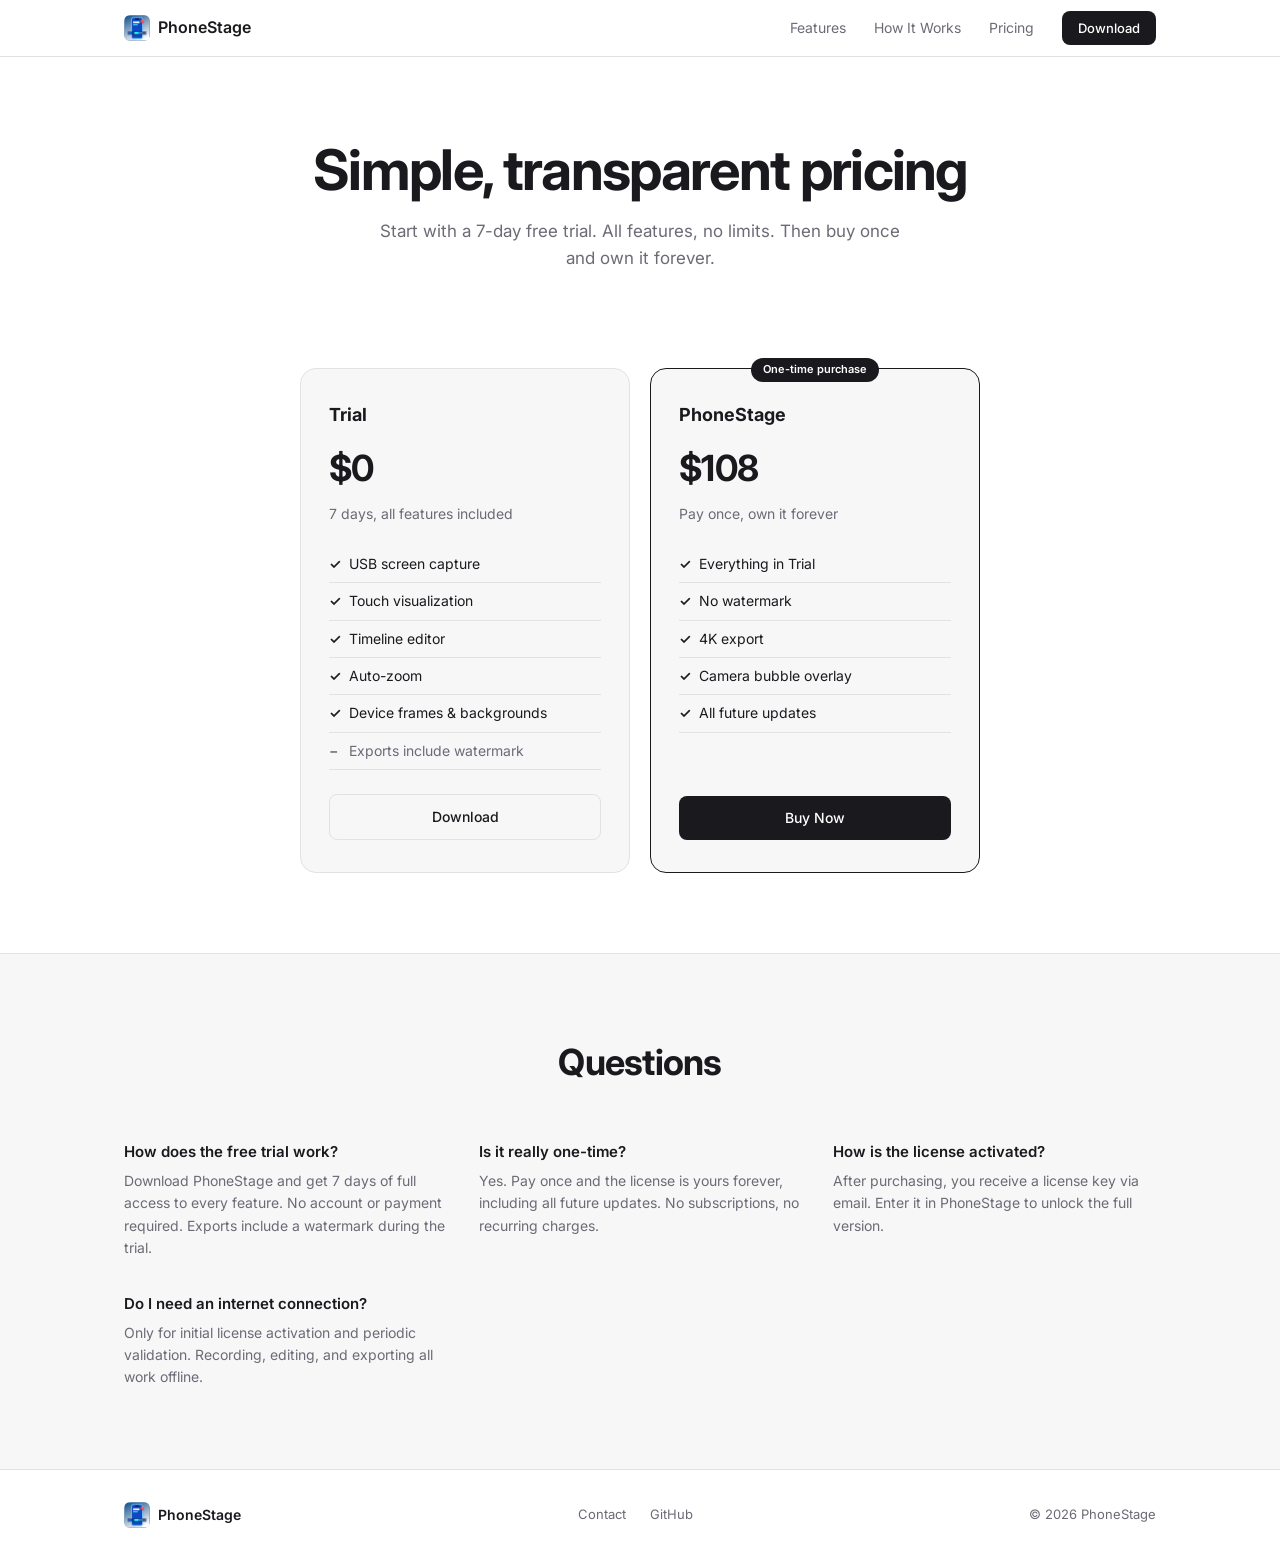
==== commit c61c7db0: "Update website: video demo player, one-time pricing, new icon - Replace Lottie animations with video" ====
--- a/pricing.html
+++ b/pricing.html
@@ -5,9 +5,9 @@
     <meta name="viewport" content="width=device-width, initial-scale=1.0">
     <meta name="color-scheme" content="light only">
     <title>Pricing — PhoneStage</title>
-    <meta name="description" content="PhoneStage pricing plans. Free trial, Pro monthly and yearly subscriptions.">
+    <meta name="description" content="PhoneStage pricing. Free 7-day trial, then $108 one-time purchase.">
     <meta property="og:title" content="Pricing — PhoneStage">
-    <meta property="og:description" content="Choose the plan that fits your workflow. Free trial included.">
+    <meta property="og:description" content="Pay once, own it forever. Free 7-day trial included.">
     <meta property="og:type" content="website">
     <meta property="og:url" content="https://phonestage.app/pricing">
     <link rel="preconnect" href="https://fonts.googleapis.com">
@@ -39,7 +39,7 @@
         <div class="container">
             <h1>Simple, transparent pricing</h1>
             <p class="hero-sub">
-                Start with a 7-day free trial. All features, no limits. Then choose the plan that works for you.
+                Start with a 7-day free trial. All features, no limits. Then buy once and own it forever.
             </p>
         </div>
     </section>
@@ -47,7 +47,7 @@
     <!-- Pricing Cards -->
     <section class="pricing-cards">
         <div class="container">
-            <div class="pricing-grid pricing-grid-3">
+            <div class="pricing-grid">
 
                 <!-- Trial -->
                 <div class="plan-card">
@@ -64,60 +64,33 @@
                         <li>Timeline editor</li>
                         <li>Auto-zoom</li>
                         <li>Device frames &amp; backgrounds</li>
-                        <li>4K export</li>
-                        <li>Camera bubble overlay</li>
+                        <li class="muted">Exports include watermark</li>
                     </ul>
                     <a href="/#download" class="btn btn-outline btn-full">Download</a>
                 </div>
 
-                <!-- Monthly -->
-                <div class="plan-card">
+                <!-- One-time Purchase -->
+                <div class="plan-card plan-featured">
+                    <div class="plan-badge">One-time purchase</div>
                     <div class="plan-header">
-                        <h3>Monthly</h3>
+                        <h3>PhoneStage</h3>
                         <div class="plan-price">
-                            <span class="price">$29</span>
-                            <span class="price-period">/month</span>
+                            <span class="price">$108</span>
                         </div>
-                        <p class="plan-desc">Flexible, cancel anytime</p>
+                        <p class="plan-desc">Pay once, own it forever</p>
                     </div>
                     <ul class="plan-features">
                         <li>Everything in Trial</li>
                         <li>No watermark</li>
                         <li>4K export</li>
                         <li>Camera bubble overlay</li>
-                        <li>Priority support</li>
+                        <li>All future updates</li>
                     </ul>
                     <a
-                        href="https://phonestage.lemonsqueezy.com/checkout/buy/9f37b816-ec6d-4b81-9e4f-2b0312b1bb7e"
-                        class="btn btn-outline btn-full lemonsqueezy-button"
-                    >
-                        Subscribe
-                    </a>
-                </div>
-
-                <!-- Annual -->
-                <div class="plan-card plan-featured">
-                    <div class="plan-badge">Save 69%</div>
-                    <div class="plan-header">
-                        <h3>Annual</h3>
-                        <div class="plan-price">
-                            <span class="price">$108</span>
-                            <span class="price-period">/year</span>
-                        </div>
-                        <p class="plan-desc">$9/month, billed annually</p>
-                    </div>
-                    <ul class="plan-features">
-                        <li>Everything in Trial</li>
-                        <li>No watermark</li>
-                        <li>4K export</li>
-                        <li>Camera bubble overlay</li>
-                        <li>Priority support</li>
-                    </ul>
-                    <a
-                        href="https://phonestage.lemonsqueezy.com/checkout/buy/8502e194-bc43-4f5f-8d4c-ec6788773887"
+                        href="https://phonestage.lemonsqueezy.com/checkout/buy/8502e194-bc43-4f5f-8d4c-ec6788773887?embed=1&media=0"
                         class="btn btn-full lemonsqueezy-button"
                     >
-                        Subscribe
+                        Buy Now
                     </a>
                 </div>
 
@@ -132,15 +105,15 @@
             <div class="faq-grid">
                 <div class="faq-item">
                     <h3>How does the free trial work?</h3>
-                    <p>Download PhoneStage and get 7 days of full access to every feature. No account or payment required. After the trial, subscribe to keep using Pro features.</p>
+                    <p>Download PhoneStage and get 7 days of full access to every feature. No account or payment required. Exports include a watermark during the trial.</p>
                 </div>
                 <div class="faq-item">
-                    <h3>Can I cancel anytime?</h3>
-                    <p>Yes. Cancel through your LemonSqueezy account and you keep access until the end of your billing period.</p>
+                    <h3>Is it really one-time?</h3>
+                    <p>Yes. Pay once and the license is yours forever, including all future updates. No subscriptions, no recurring charges.</p>
                 </div>
                 <div class="faq-item">
                     <h3>How is the license activated?</h3>
-                    <p>After subscribing, you receive a license key via email. Enter it in PhoneStage to unlock Pro features.</p>
+                    <p>After purchasing, you receive a license key via email. Enter it in PhoneStage to unlock the full version.</p>
                 </div>
                 <div class="faq-item">
                     <h3>Do I need an internet connection?</h3>
@@ -158,7 +131,7 @@
             </div>
             <div class="footer-links">
                 <a href="mailto:support@phonestage.app">Contact</a>
-                <a href="https://github.com/parm-is-coding/screendemo">GitHub</a>
+                <a href="https://github.com/RaemondBW/PhoneStage-Helper">GitHub</a>
             </div>
             <div class="footer-copy">&copy; 2026 PhoneStage</div>
         </div>
--- a/style.css
+++ b/style.css
@@ -26,6 +26,7 @@
 }
 
 a { color: inherit; text-decoration: none; }
+a.btn { color: #fff; }
 
 .container {
     max-width: 1080px;
@@ -78,6 +79,8 @@
 
 .nav-links a { color: var(--text-muted); transition: color 0.2s; }
 .nav-links a:hover { color: var(--text); }
+.nav-links a.btn { color: #fff; }
+.nav-links a.btn:hover { color: #fff; }
 
 /* === Buttons === */
 .btn {
@@ -156,34 +159,110 @@
     margin-bottom: 48px;
 }
 
-.feature-grid {
-    display: grid;
-    grid-template-columns: repeat(auto-fill, minmax(240px, 1fr));
-    gap: 16px;
-}
-
-.feature-card {
-    background: var(--surface);
-    border: 1px solid var(--border);
-    border-radius: var(--radius);
-    padding: 24px 22px;
-    transition: border-color 0.2s;
-}
-
-.feature-card:hover {
-    border-color: var(--text-muted);
-}
-
-.feature-card h3 {
-    font-size: 15px;
-    font-weight: 600;
-    margin-bottom: 6px;
-}
-
-.feature-card p {
-    font-size: 14px;
-    color: var(--text-muted);
-    line-height: 1.5;
+/* Feature Showcase */
+.feature-showcase {
+    display: flex;
+    flex-direction: column;
+    gap: 0;
+}
+
+.showcase-display {
+    width: 100%;
+    aspect-ratio: 1444 / 1080;
+    border-radius: var(--radius-lg) var(--radius-lg) 0 0;
+    overflow: hidden;
+    background: var(--surface-2);
+    border: 1px solid var(--border);
+    border-bottom: none;
+}
+
+.showcase-display video {
+    width: 100%;
+    height: 100%;
+    object-fit: fill;
+}
+
+.showcase-caption {
+    padding: 16px 20px;
+    background: var(--surface);
+    border-left: 1px solid var(--border);
+    border-right: 1px solid var(--border);
+    text-align: center;
+}
+
+.showcase-caption h3 {
+    font-size: 16px;
+    font-weight: 600;
+    margin-bottom: 2px;
+}
+
+.showcase-caption p {
+    font-size: 13px;
+    color: var(--text-muted);
+    line-height: 1.4;
+}
+
+/* Timeline strip */
+.showcase-timeline {
+    display: flex;
+    background: var(--surface);
+    border: 1px solid var(--border);
+    border-radius: 0 0 var(--radius-lg) var(--radius-lg);
+    overflow: hidden;
+}
+
+.showcase-clip {
+    all: unset;
+    cursor: pointer;
+    flex: 1;
+    display: flex;
+    flex-direction: column;
+    align-items: center;
+    gap: 6px;
+    padding: 10px 4px;
+    position: relative;
+    transition: background 0.2s;
+}
+
+.showcase-clip:hover {
+    background: var(--surface-2);
+}
+
+.showcase-clip.active {
+    background: var(--surface-2);
+}
+
+.clip-bar {
+    width: 100%;
+    height: 6px;
+    border-radius: 3px;
+    background: var(--border);
+    transition: background 0.2s;
+}
+
+.showcase-clip.active .clip-bar {
+    background: var(--accent);
+}
+
+.showcase-clip span {
+    font-size: 11px;
+    font-weight: 500;
+    color: var(--text-muted);
+    transition: color 0.2s;
+}
+
+.showcase-clip.active span {
+    color: var(--text);
+}
+
+/* Dividers between clips */
+.showcase-clip + .showcase-clip {
+    border-left: 1px solid var(--border);
+}
+
+@media (max-width: 640px) {
+    .showcase-clip span { font-size: 10px; }
+    .showcase-clip { padding: 8px 2px; }
 }
 
 /* === How It Works === */
@@ -471,12 +550,13 @@
 .btn-outline {
     background: transparent;
     border: 1px solid var(--border);
-    color: var(--text);
+    color: var(--text) !important;
 }
 
 .btn-outline:hover {
     background: var(--surface-2);
     border-color: var(--text-muted);
+    color: var(--text) !important;
 }
 
 /* === FAQ === */
@@ -508,7 +588,7 @@
 @media (max-width: 640px) {
     .hero { padding: 110px 0 50px; }
     .nav-links a:not(.btn) { display: none; }
-    .feature-grid { grid-template-columns: 1fr; }
+    .feature-showcase { grid-template-columns: 1fr; }
     .steps { grid-template-columns: 1fr 1fr; }
     .download-card { padding: 24px 20px; }
     .footer-inner { flex-direction: column; text-align: center; }
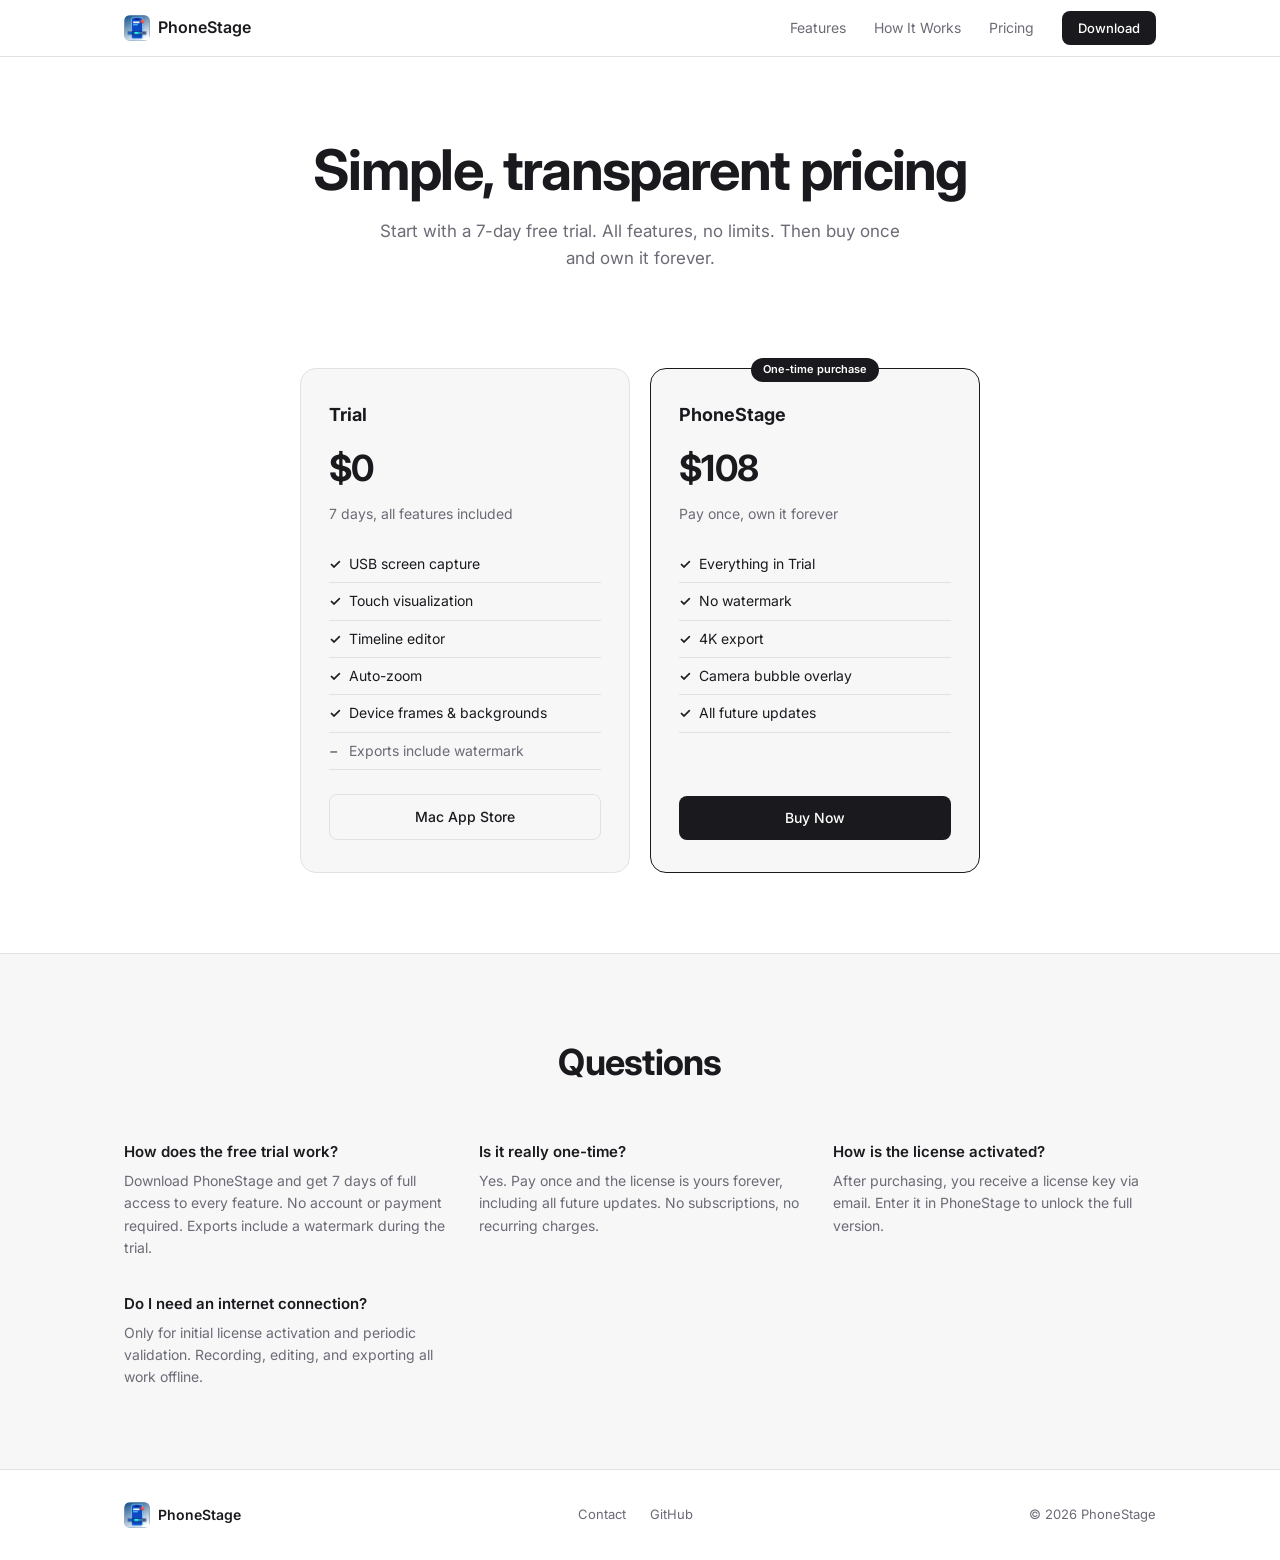
==== commit 1b01f836: "Switch download links to Mac App Store placeholder Co-Authored-By: Claude Opus 4.6 (1M context) <nor" ====
--- a/pricing.html
+++ b/pricing.html
@@ -66,7 +66,7 @@
                         <li>Device frames &amp; backgrounds</li>
                         <li class="muted">Exports include watermark</li>
                     </ul>
-                    <a href="/#download" class="btn btn-outline btn-full">Download</a>
+                    <a href="https://apps.apple.com/app/phonestage/idXXXXXXXXXX" class="btn btn-outline btn-full">Mac App Store</a>
                 </div>
 
                 <!-- One-time Purchase -->
